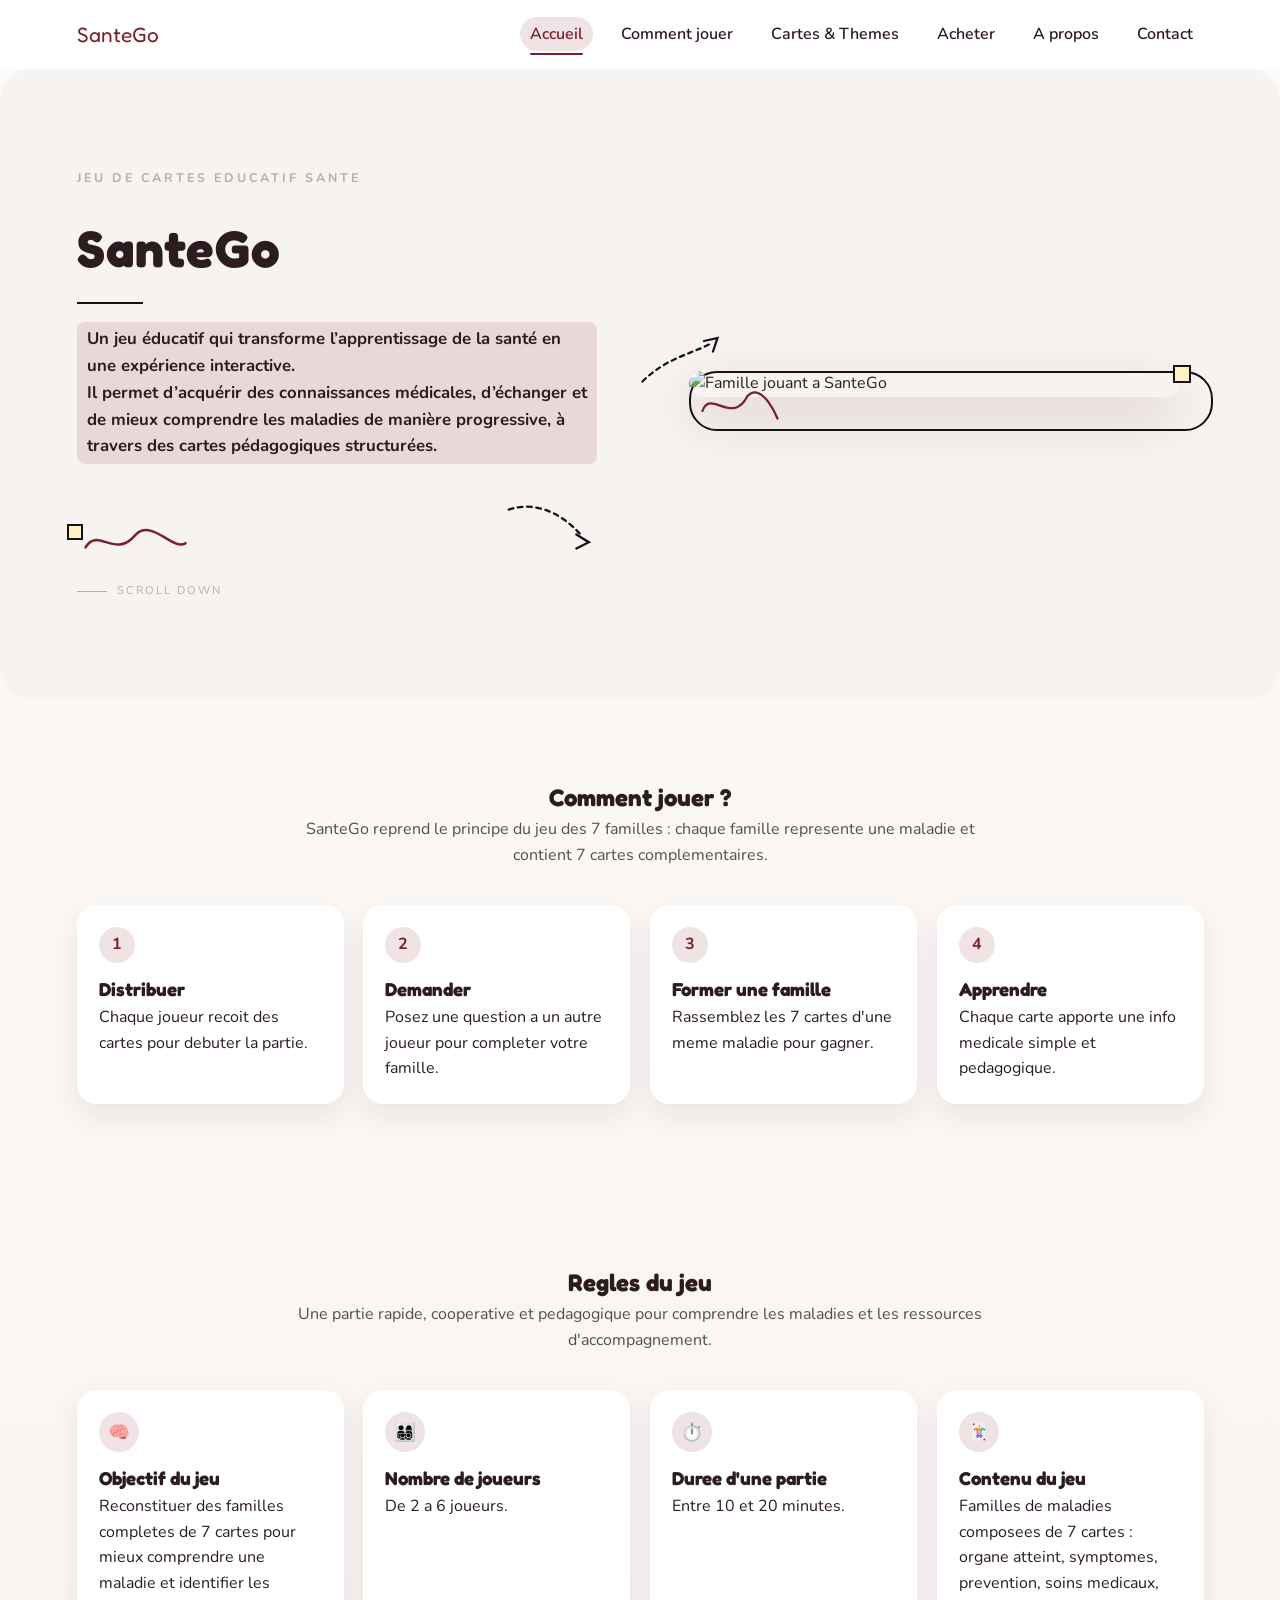
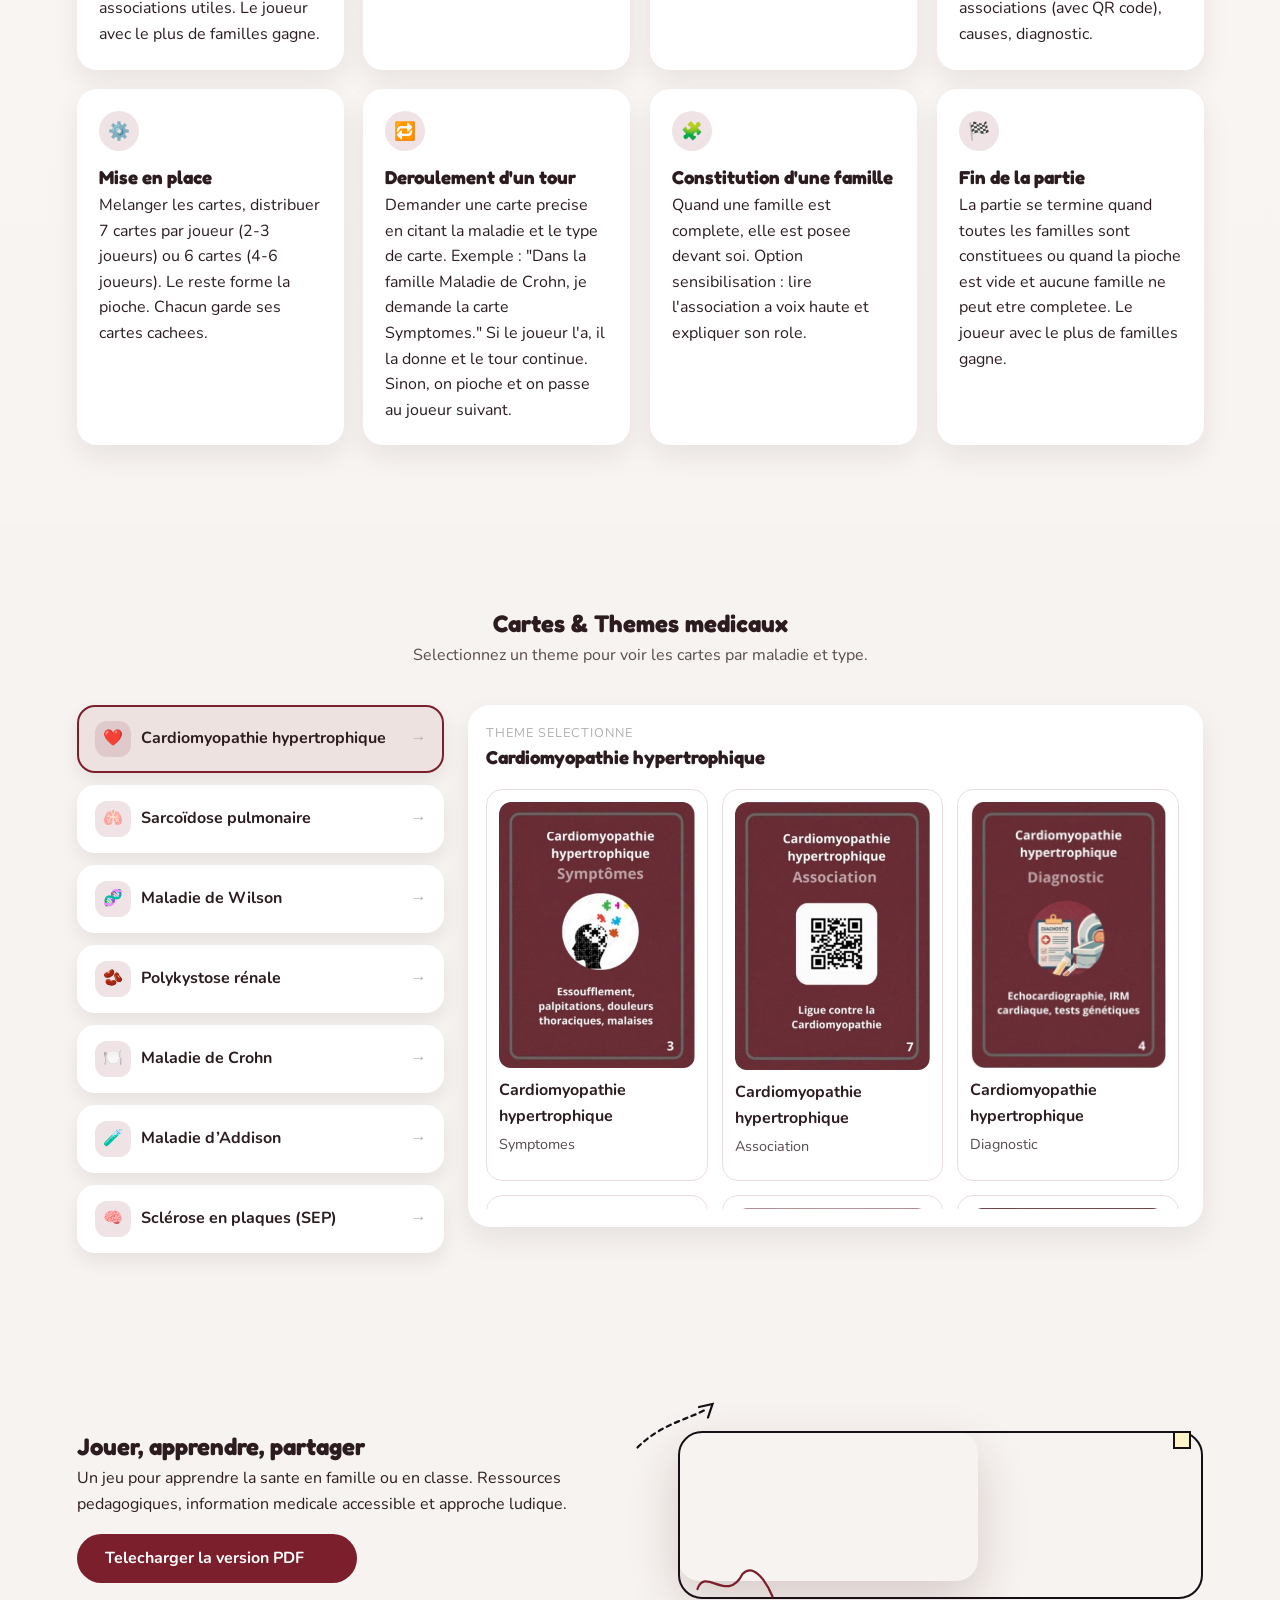
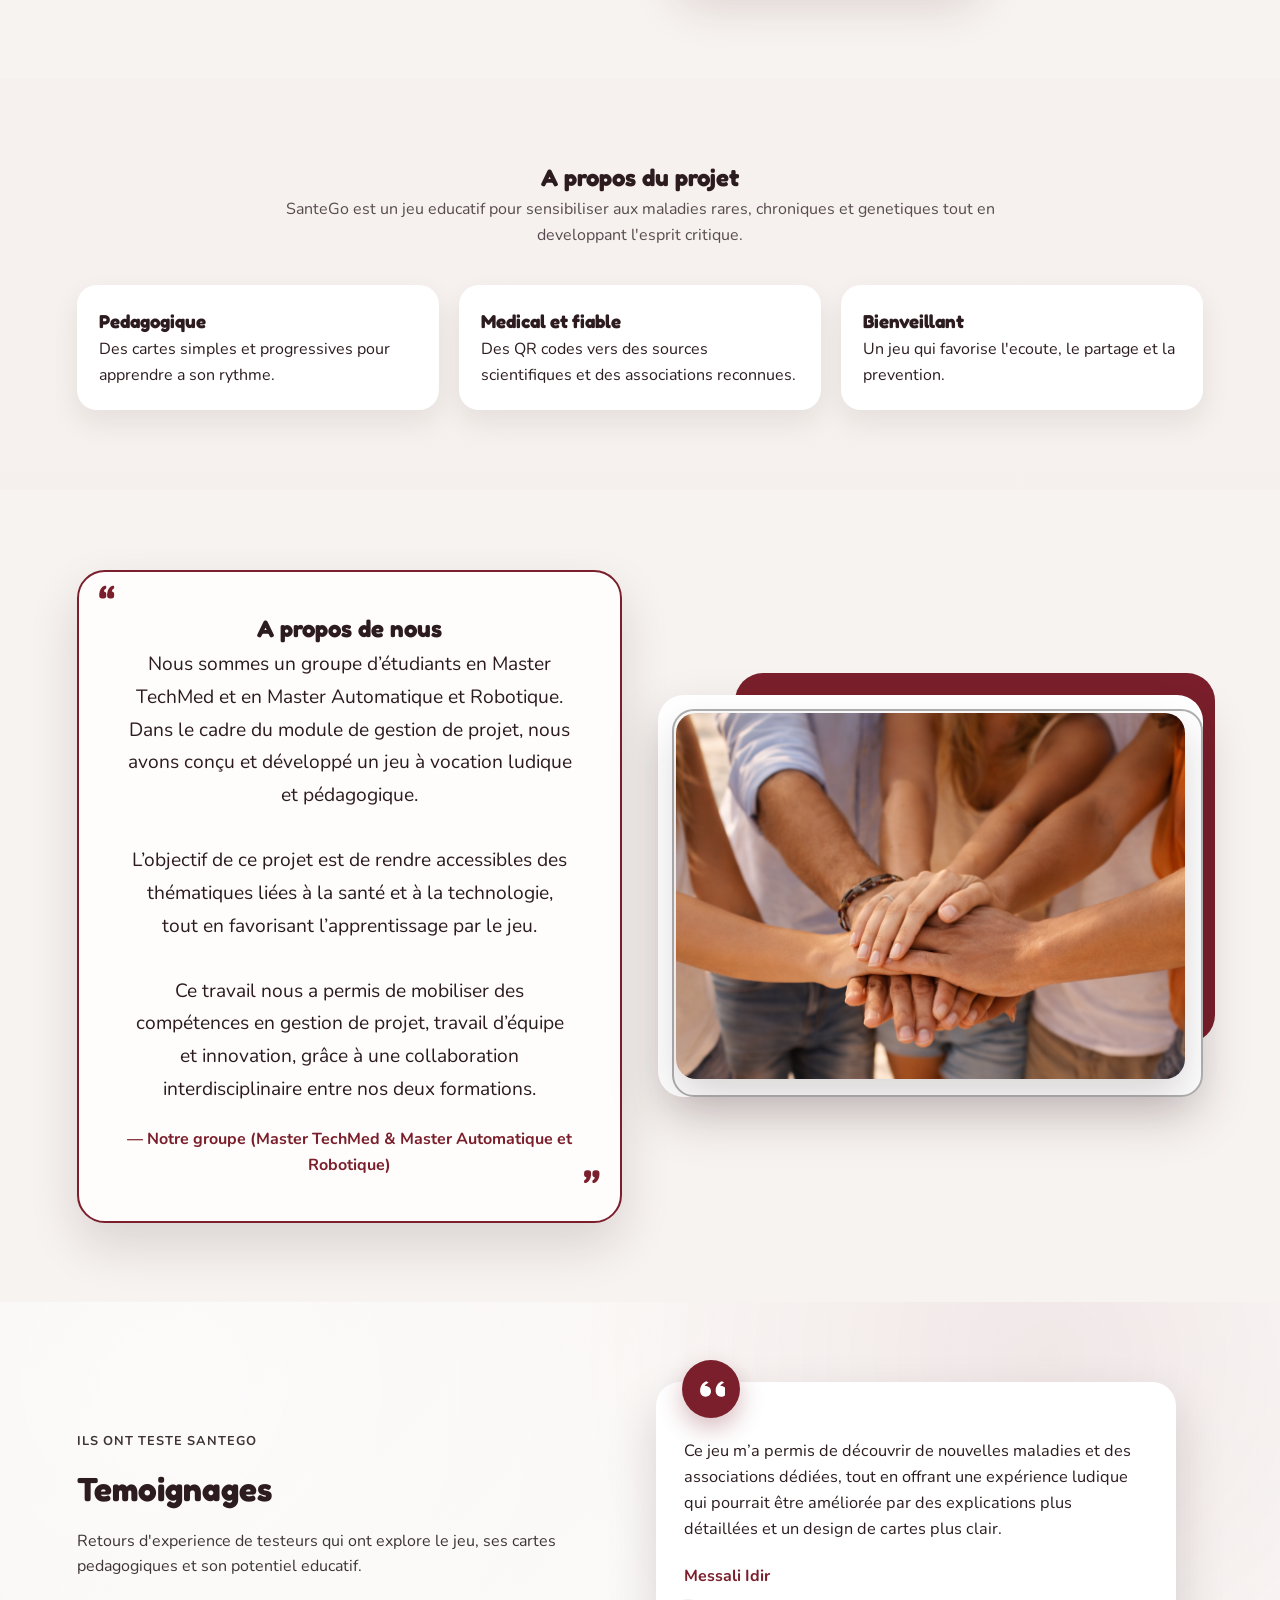
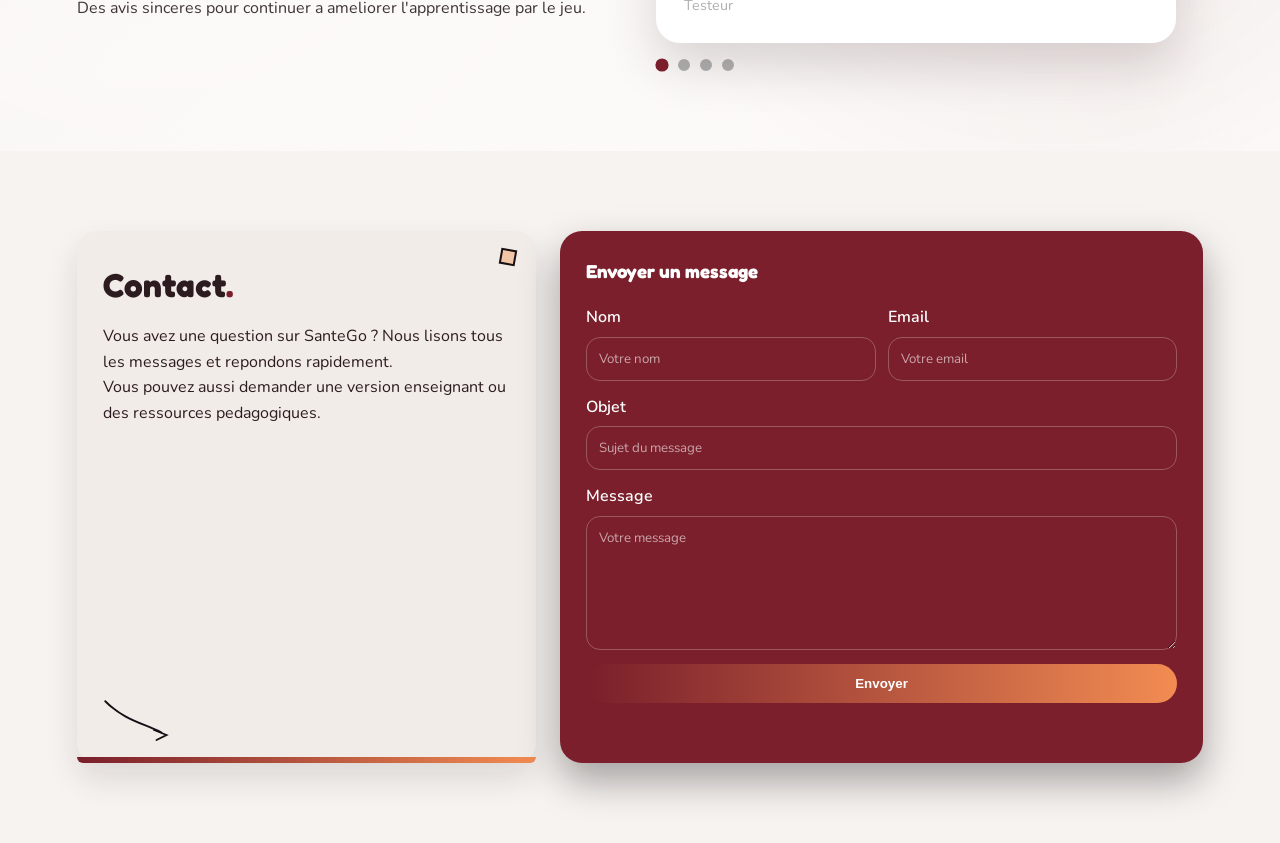
==== docs/index.html @ c5acfb75 "le site" ====
<!-- =========================
index.html
========================= -->
<!DOCTYPE html>
<html lang="fr">
<head>
  <meta charset="UTF-8">
  <title>SanteGo - Jeu de cartes educatif sante</title>
  <meta name="viewport" content="width=device-width, initial-scale=1.0">

  <!-- Fonts -->
  <link rel="preconnect" href="https://fonts.googleapis.com">
  <link rel="preconnect" href="https://fonts.gstatic.com" crossorigin>
  <link href="https://fonts.googleapis.com/css2?family=Fredoka:wght@400;600;700&family=Nunito:wght@400;600;700&display=swap" rel="stylesheet">

  <!-- Main CSS -->
  <link rel="stylesheet" href="style.css">
</head>
<body>

<!-- =========================
NAVBAR
========================= -->
<nav class="navbar" id="navbar">
  <div class="logo">SanteGo</div>
  <button class="burger" id="burger" aria-label="Ouvrir le menu">Menu</button>
  <ul class="nav-links" id="navLinks">
    <li><a href="#home" class="nav-link">Accueil</a></li>
    <li><a href="#how" class="nav-link">Comment jouer</a></li>
    <li><a href="#cards" class="nav-link">Cartes & Themes</a></li>
    <li><a href="#play" class="nav-link">Acheter</a></li>
    <li><a href="#about" class="nav-link">A propos</a></li>
    <li><a href="#contact" class="nav-link">Contact</a></li>
  </ul>
</nav>

<main>
<!-- =========================
ACCUEIL / HERO
========================= -->
<section id="home" class="section hero reveal">
  <div class="hero-text reveal slide-in">
    <p class="eyebrow">JEU DE CARTES EDUCATIF SANTE</p>
    <h1>SanteGo</h1>
    <span class="title-underline" aria-hidden="true"></span>
    <p class="lead">
      <span class="highlight">
Un jeu éducatif qui transforme l’apprentissage de la santé en une expérience interactive. <br> 
Il permet d’acquérir des connaissances médicales, d’échanger et de mieux comprendre les maladies de manière progressive, à travers des cartes pédagogiques structurées.
</span> 
    </p>

    <div class="hero-doodles" aria-hidden="true">
      <span class="doodle doodle-arrow-text"></span>
      <span class="doodle doodle-scribble-text"></span>
      <span class="doodle doodle-square-text"></span>
    </div>

    <div class="scroll-down">
      <span class="scroll-line" aria-hidden="true"></span>
      <span class="scroll-label">Scroll down</span>
    </div>
  </div>

  <!-- Bloc image style photo-cadre -->
  <div class="media-frame hero-frame reveal fade-in">
    <img src="/Users/samah/Desktop/teste/assets/WhatsApp Image 2026-01-19 at 14.36.27.jpeg" class="media-photo hero-photo" alt="Famille jouant a SanteGo">
    <span class="doodle doodle-arrow" aria-hidden="true"></span>
    <span class="doodle doodle-scribble" aria-hidden="true"></span>
    <span class="doodle doodle-square" aria-hidden="true"></span>
  </div>
</section>

<!-- =========================
COMMENT JOUER
========================= -->
<section id="how" class="section reveal">
  <div class="section-head reveal fade-up">
    <h2>Comment jouer ?</h2>
    <p>SanteGo reprend le principe du jeu des 7 familles : chaque famille represente une maladie et contient 7 cartes complementaires.</p>
  </div>

  <div class="steps">
    <div class="step-card reveal fade-up">
      <div class="step-number">1</div>
      <h3>Distribuer</h3>
      <p>Chaque joueur recoit des cartes pour debuter la partie.</p>
    </div>
    <div class="step-card reveal fade-up">
      <div class="step-number">2</div>
      <h3>Demander</h3>
      <p>Posez une question a un autre joueur pour completer votre famille.</p>
    </div>
    <div class="step-card reveal fade-up">
      <div class="step-number">3</div>
      <h3>Former une famille</h3>
      <p>Rassemblez les 7 cartes d'une meme maladie pour gagner.</p>
    </div>
    <div class="step-card reveal fade-up">
      <div class="step-number">4</div>
      <h3>Apprendre</h3>
      <p>Chaque carte apporte une info medicale simple et pedagogique.</p>
    </div>
  </div>



</section>

<!-- =========================
REGLES DU JEU
========================= -->
<section id="rules" class="section reveal">
  <div class="section-head reveal fade-up">
    <h2>Regles du jeu</h2>
    <p>Une partie rapide, cooperative et pedagogique pour comprendre les maladies et les ressources d'accompagnement.</p>
  </div>

  <div class="rules-grid">
    <article class="step-card reveal fade-up">
      <div class="rule-icon">🧠</div>
      <h3>Objectif du jeu</h3>
      <p>Reconstituer des familles completes de 7 cartes pour mieux comprendre une maladie et identifier les associations utiles. Le joueur avec le plus de familles gagne.</p>
    </article>
    <article class="step-card reveal fade-up">
      <div class="rule-icon">👨‍👩‍👧‍👦</div>
      <h3>Nombre de joueurs</h3>
      <p>De 2 a 6 joueurs.</p>
    </article>
    <article class="step-card reveal fade-up">
      <div class="rule-icon">⏱️</div>
      <h3>Duree d'une partie</h3>
      <p>Entre 10 et 20 minutes.</p>
    </article>
    <article class="step-card reveal fade-up">
      <div class="rule-icon">🃏</div>
      <h3>Contenu du jeu</h3>
      <p>Familles de maladies composees de 7 cartes : organe atteint, symptomes, prevention, soins medicaux, associations (avec QR code), causes, diagnostic.</p>
    </article>
  </div>

  <div class="rules-grid">
    <article class="step-card reveal fade-up">
      <div class="rule-icon">⚙️</div>
      <h3>Mise en place</h3>
      <p>Melanger les cartes, distribuer 7 cartes par joueur (2-3 joueurs) ou 6 cartes (4-6 joueurs). Le reste forme la pioche. Chacun garde ses cartes cachees.</p>
    </article>
    <article class="step-card reveal fade-up">
      <div class="rule-icon">🔁</div>
      <h3>Deroulement d'un tour</h3>
      <p>Demander une carte precise en citant la maladie et le type de carte. Exemple : "Dans la famille Maladie de Crohn, je demande la carte Symptomes." Si le joueur l'a, il la donne et le tour continue. Sinon, on pioche et on passe au joueur suivant.</p>
    </article>
    <article class="step-card reveal fade-up">
      <div class="rule-icon">🧩</div>
      <h3>Constitution d'une famille</h3>
      <p>Quand une famille est complete, elle est posee devant soi. Option sensibilisation : lire l'association a voix haute et expliquer son role.</p>
    </article>
    <article class="step-card reveal fade-up">
      <div class="rule-icon">🏁</div>
      <h3>Fin de la partie</h3>
      <p>La partie se termine quand toutes les familles sont constituees ou quand la pioche est vide et aucune famille ne peut etre completee. Le joueur avec le plus de familles gagne.</p>
    </article>
  </div>
</section>

<!-- =========================
CARTES & THEMES
========================= -->
<section id="cards" class="section beige reveal">
  <div class="section-head reveal fade-up">
    <h2>Cartes & Themes medicaux</h2>
    <p>Selectionnez un theme pour voir les cartes par maladie et type.</p>
  </div>

  <div class="themes-layout">
    <!-- Colonne gauche : liste des themes -->
    <div class="themes-list reveal fade-up" id="themesList">
      <!-- Items generes en JS -->
    </div>

    <!-- Colonne droite : panneau de cartes -->
    <div class="theme-panel reveal fade-up">
      <div class="panel-head">
        <div>
          <p class="panel-label">Theme selectionne</p>
          <h3 id="panelTitle">Neurologie</h3>
        </div>
        <a id="panelDownloadAll" href="assets/cartes/neurologie/SanteGo_neurologie.zip" download class="btn btn-ghost">Telecharger toutes les cartes du theme</a>
      </div>

      <div class="panel-scroll" id="panelCards">
        <!-- Cartes generees en JS -->
      </div>
    </div>
  </div>
</section>

<!-- =========================
VIDEO / CTA
========================= -->
<section id="play" class="section beige reveal">
  <div class="play-grid">
    <div class="play-text reveal fade-up">
      <h2>Jouer, apprendre, partager</h2>
      <p>Un jeu pour apprendre la sante en famille ou en classe. Ressources pedagogiques, information medicale accessible et approche ludique.</p>
      <div class="cta-column">
        <a class="btn pulse" href="/Users/samah/Desktop/teste/assets/cartes santé go.pdf" download>Telecharger la version PDF</a>
       
      </div>
    
    </div>

    <!-- Bloc video style photo-cadre -->
    <div class="media-frame video-frame reveal fade-in">
      <video class="media-photo" autoplay loop muted playsinline>
        <source src="/Users/samah/Desktop/teste/assets/video (1).mp4" type="video/mp4">
      </video>
      <span class="doodle doodle-arrow" aria-hidden="true"></span>
      <span class="doodle doodle-scribble" aria-hidden="true"></span>
      <span class="doodle doodle-square" aria-hidden="true"></span>
    </div>
  </div>
</section>

<!-- =========================
A PROPOS
========================= -->
<section id="about" class="section reveal">
  <div class="section-head reveal fade-up">
    <h2>A propos du projet</h2>
    <p>SanteGo est un jeu educatif pour sensibiliser aux maladies rares, chroniques et genetiques tout en developpant l'esprit critique.</p>
  </div>
  <div class="values">
    <div class="value-card reveal fade-up">
      <h3>Pedagogique</h3>
      <p>Des cartes simples et progressives pour apprendre a son rythme.</p>
    </div>
    <div class="value-card reveal fade-up">
      <h3>Medical et fiable</h3>
      <p>Des QR codes vers des sources scientifiques et des associations reconnues.</p>
    </div>
    <div class="value-card reveal fade-up">
      <h3>Bienveillant</h3>
      <p>Un jeu qui favorise l'ecoute, le partage et la prevention.</p>
    </div>
  </div>

  
</section>

<!-- =========================
NOTRE GROUPE
========================= -->
<section id="groupe" class="section beige reveal">
  <div class="groupe-grid">
    <div class="groupe-quote-wrap reveal fade-up">
      <div class="groupe-quote-card">
        <span class="groupe-quote-mark mark-open" aria-hidden="true">“</span>
        <h2>A propos de nous</h2>
        <p class="groupe-quote-text">
          Nous sommes un groupe d’étudiants en Master TechMed et en Master Automatique et Robotique.<br>
          Dans le cadre du module de gestion de projet, nous avons conçu et développé un jeu à vocation ludique et pédagogique.
          <br><br>
          L’objectif de ce projet est de rendre accessibles des thématiques liées à la santé et à la technologie, tout en favorisant l’apprentissage par le jeu.
          <br><br>
          Ce travail nous a permis de mobiliser des compétences en gestion de projet, travail d’équipe et innovation, grâce à une collaboration interdisciplinaire entre nos deux formations.
        </p>
        <span class="groupe-quote-mark mark-close" aria-hidden="true">”</span>
        <p class="groupe-quote-signature">— Notre groupe (Master TechMed &amp; Master Automatique et Robotique)</p>
      </div>
    </div>

    <div class="groupe-media reveal slide-in">
      <div class="groupe-accent" aria-hidden="true"></div>
      <div class="groupe-frame">
        <img src="assets/notre-groupe.png" alt="Photo du groupe SanteGo" class="groupe-photo">
      </div>
    </div>
  </div>
</section>

<!-- =========================
TEMOIGNAGES
========================= -->
<section id="temoignages" class="section temoignages-section reveal">
  <div class="temoignages-grid">
    <div class="temoignages-text reveal fade-up">
      <p class="eyebrow">Ils ont teste SanteGo</p>
      <h2>Temoignages</h2>
      <p>Retours d'experience de testeurs qui ont explore le jeu, ses cartes pedagogiques et son potentiel educatif.</p>
      <p class="note">Des avis sinceres pour continuer a ameliorer l'apprentissage par le jeu.</p>
    </div>

    <div class="temoignages-card-wrap reveal fade-in">
      <div class="temoignage-card" id="temoignageCard">
        <div class="quote-icon" aria-hidden="true"></div>
        <p class="temoignage-texte" id="temoignageTexte"></p>
        <div class="temoignage-auteur">
          <span class="temoignage-nom" id="temoignageNom"></span>
          <span class="temoignage-role" id="temoignageRole">Testeur</span>
        </div>
      </div>
      <div class="temoignage-dots" id="temoignageDots" role="tablist" aria-label="Temoignages"></div>
    </div>
  </div>
</section>

<!-- =========================
CONTACT
========================= -->
<section id="contact" class="section beige reveal">
  <!-- =========================
  CONTACT (nouveau layout)
  ========================= -->
  <div class="contact-wrap">
    <!-- Carte claire a gauche -->
    <div class="contact-card reveal slide-in">
      <div class="contact-accent-square" aria-hidden="true"></div>
      <span class="contact-doodle-arrow" aria-hidden="true"></span>
      <h2>Contact<span class="dot">.</span></h2>
      <p>Vous avez une question sur SanteGo ? Nous lisons tous les messages et repondons rapidement.</p>
      <p>Vous pouvez aussi demander une version enseignant ou des ressources pedagogiques.</p>
      <div class="contact-bottom-line"></div>
    </div>

    <!-- Formulaire sombre a droite -->
    <div class="contact-form-panel reveal fade-up">
      <h3>Envoyer un message</h3>
      <form class="contact-form contact-form-dark" id="contactForm">
        <div class="form-row">
          <label>
            <span>Nom</span>
            <input type="text" placeholder="Votre nom" required>
          </label>
          <label>
            <span>Email</span>
            <input type="email" placeholder="Votre email" required>
          </label>
        </div>
        <label>
          <span>Objet</span>
          <input type="text" placeholder="Sujet du message" required>
        </label>
        <label>
          <span>Message</span>
          <textarea placeholder="Votre message" rows="6" required></textarea>
        </label>
        <button class="btn contact-submit" type="submit">Envoyer</button>
        <p class="contact-success" id="contactSuccess" role="status" aria-live="polite"></p>
      </form>
    </div>
  </div>
</section>
</main>

<script src="script.js"></script>
</body>
</html>
---- docs/style.css ----
/* =========================
style.css
========================= */
:root {
  --primary: #7A1F2B;
  --bg: #F7F3F0;
  --secondary: #B0B0B0;
  --dark: #2C1C1F;
  --white: #ffffff;
  --ink: #151015;
}

* {
  margin: 0;
  padding: 0;
  box-sizing: border-box;
}

body {
  font-family: "Nunito", sans-serif;
  background: linear-gradient(180deg, #fdf9f7 0%, #f7f3f0 45%, #f3ece8 100%);
  color: var(--dark);
  line-height: 1.6;
}

h1, h2, h3 {
  font-family: "Fredoka", sans-serif;
  font-weight: 700;
}

img, video {
  max-width: 100%;
  display: block;
}

main {
  overflow: hidden;
}

/* =========================
NAVBAR
========================= */
.navbar {
  position: sticky;
  top: 0;
  z-index: 1000;
  display: flex;
  align-items: center;
  justify-content: space-between;
  padding: 18px 6vw;
  background: rgba(255, 255, 255, 0.92);
  backdrop-filter: blur(6px);
  transition: box-shadow 0.3s ease, background 0.3s ease;
}

.navbar.scrolled {
  box-shadow: 0 12px 30px rgba(34, 20, 22, 0.12);
  background: var(--white);
}

.logo {
  font-family: "Fredoka", sans-serif;
  font-size: 1.3rem;
  color: var(--primary);
}

.nav-links {
  display: flex;
  gap: 18px;
  list-style: none;
}

.nav-links a {
  text-decoration: none;
  color: var(--dark);
  font-weight: 600;
  padding: 6px 10px;
  border-radius: 20px;
  transition: color 0.2s ease, background 0.2s ease;
  position: relative;
}

.nav-links a:hover {
  color: var(--primary);
  background: rgba(122, 31, 43, 0.08);
}

.nav-links a::after {
  content: "";
  position: absolute;
  left: 10px;
  right: 10px;
  bottom: -4px;
  height: 2px;
  background: var(--primary);
  border-radius: 999px;
  transform: scaleX(0);
  transform-origin: left;
  transition: transform 0.2s ease;
}

.nav-links a.active {
  color: var(--primary);
  background: rgba(122, 31, 43, 0.12);
}

.nav-links a:hover::after,
.nav-links a.active::after {
  transform: scaleX(1);
}

.burger {
  display: none;
  border: 1px solid var(--primary);
  background: transparent;
  padding: 8px 14px;
  border-radius: 20px;
  font-family: "Fredoka", sans-serif;
  color: var(--primary);
  cursor: pointer;
}

/* =========================
SECTIONS
========================= */
.section {
  padding: 80px 6vw;
}

.section-head {
  max-width: 720px;
  margin: 0 auto 36px;
  text-align: center;
}

.section-head p {
  color: #574b4f;
}

.beige {
  background: var(--bg);
}

.eyebrow {
  font-weight: 700;
  text-transform: uppercase;
  letter-spacing: 1px;
  font-size: 0.8rem;
  color: var(--secondary);
  margin-bottom: 12px;
}

.lead {
  font-size: 1.05rem;
  max-width: 520px;
}

.note {
  margin-top: 16px;
  color: #574b4f;
}

/* =========================
HERO
========================= */
.hero {
  display: grid;
  grid-template-columns: repeat(2, minmax(0, 1fr));
  align-items: center;
  gap: 50px;
  min-height: 70vh;
  background: var(--bg);
  border-radius: 32px;
  padding: 90px 6vw;
}

.hero-text h1 {
  font-size: clamp(2.6rem, 4vw, 3.8rem);
  letter-spacing: 0.5px;
  margin-bottom: 12px;
}

.hero-text {
  position: relative;
  max-width: 520px;
}

.hero-text p {
  margin-bottom: 20px;
}

.hero-text .eyebrow {
  font-size: 0.78rem;
  letter-spacing: 3px;
  text-transform: uppercase;
  color: var(--secondary);
}

.title-underline {
  display: block;
  width: 66px;
  height: 2px;
  background: var(--ink);
  margin-bottom: 18px;
}

.highlight {
  display: inline-block;
  background: rgba(122, 31, 43, 0.12);
  color: var(--dark);
  padding: 4px 10px;
  border-radius: 8px;
  font-weight: 700;
}

.hero-doodles {
  position: relative;
  min-height: 80px;
}

.scroll-down {
  display: inline-flex;
  align-items: center;
  gap: 10px;
  margin-top: 18px;
  color: var(--secondary);
  text-transform: uppercase;
  letter-spacing: 2px;
  font-size: 0.7rem;
}

.scroll-line {
  width: 30px;
  height: 1px;
  background: var(--secondary);
  display: inline-block;
}

/* =========================
MEDIA FRAME (PHOTO CADRE)
========================= */
.media-frame {
  position: relative;
  padding: 18px;
}

.media-frame::before {
  content: "";
  position: absolute;
  inset: 18px 0 0 18px;
  border: 2px solid var(--ink);
  border-radius: 24px;
  z-index: 0;
}

.hero-frame {
  padding: 24px;
}

.hero-frame::before {
  inset: 24px -10px -10px 24px;
  border: 2px solid var(--ink);
  border-radius: 28px;
}

.media-photo {
  position: relative;
  z-index: 2;
  border-radius: 22px;
  box-shadow: 0 20px 50px rgba(73, 30, 36, 0.18);
  transition: transform 0.2s ease, box-shadow 0.2s ease;
}

.media-frame:hover .media-photo {
  transform: translateY(-6px);
  box-shadow: 0 24px 60px rgba(73, 30, 36, 0.24);
}

.doodle {
  position: absolute;
  z-index: 3;
  pointer-events: none;
  opacity: 0;
  transform: translateY(8px);
  transition: opacity 0.6s ease, transform 0.6s ease;
}

.hero-text.reveal--visible .doodle,
.media-frame.reveal--visible .doodle {
  opacity: 1;
  transform: translateY(0);
}

.doodle-arrow {
  width: 90px;
  height: 60px;
  top: -18px;
  left: -30px;
  background-image: url("data:image/svg+xml,%3Csvg xmlns='http://www.w3.org/2000/svg' viewBox='0 0 120 80'%3E%3Cpath d='M10 70 C40 40 70 35 100 20' fill='none' stroke='%23151015' stroke-width='3' stroke-linecap='round' stroke-dasharray='6 6'/%3E%3Cpath d='M92 16 L110 12 L104 30' fill='none' stroke='%23151015' stroke-width='3' stroke-linecap='round'/%3E%3C/svg%3E");
  background-repeat: no-repeat;
  background-size: contain;
}

.doodle-scribble {
  width: 90px;
  height: 60px;
  bottom: -20px;
  left: 30px;
  background-image: url("data:image/svg+xml,%3Csvg xmlns='http://www.w3.org/2000/svg' viewBox='0 0 120 60'%3E%3Cpath d='M10 40 C20 10 50 60 70 20 C90 0 110 50 110 50' fill='none' stroke='%237A1F2B' stroke-width='3' stroke-linecap='round'/%3E%3C/svg%3E");
  background-repeat: no-repeat;
  background-size: contain;
}

.doodle-square {
  width: 18px;
  height: 18px;
  top: 18px;
  right: 12px;
  background: #fef3c7;
  border: 2px solid var(--ink);
  transform: rotate(6deg);
}

.doodle-arrow-text {
  width: 110px;
  height: 70px;
  top: 10px;
  right: -10px;
  background-image: url("data:image/svg+xml,%3Csvg xmlns='http://www.w3.org/2000/svg' viewBox='0 0 140 90'%3E%3Cpath d='M15 20 C45 10 80 20 110 55' fill='none' stroke='%23151015' stroke-width='3' stroke-linecap='round' stroke-dasharray='6 6'/%3E%3Cpath d='M102 52 L118 62 L102 70' fill='none' stroke='%23151015' stroke-width='3' stroke-linecap='round'/%3E%3C/svg%3E");
  background-repeat: no-repeat;
  background-size: contain;
}

.doodle-scribble-text {
  width: 120px;
  height: 50px;
  bottom: 0;
  left: 0;
  background-image: url("data:image/svg+xml,%3Csvg xmlns='http://www.w3.org/2000/svg' viewBox='0 0 140 60'%3E%3Cpath d='M10 40 C25 15 45 55 70 25 C90 5 115 45 130 35' fill='none' stroke='%237A1F2B' stroke-width='3' stroke-linecap='round'/%3E%3C/svg%3E");
  background-repeat: no-repeat;
  background-size: contain;
}

.doodle-square-text {
  width: 16px;
  height: 16px;
  top: 40px;
  left: -10px;
  background: #fef3c7;
  border: 2px solid var(--ink);
  transform: rotate(-8deg);
}

/* =========================
BUTTONS
========================= */
.btn {
  background: var(--primary);
  color: var(--white);
  padding: 12px 28px;
  border-radius: 30px;
  border: none;
  font-weight: 700;
  cursor: pointer;
  display: inline-block;
  text-decoration: none;
  transition: transform 0.2s ease, box-shadow 0.2s ease;
}

.btn:hover {
  transform: translateY(-2px) scale(1.02);
  box-shadow: 0 10px 20px rgba(122, 31, 43, 0.2);
}

.btn:active {
  transform: translateY(0) scale(0.99);
}

.btn:focus-visible {
  outline: 2px solid rgba(122, 31, 43, 0.5);
  outline-offset: 3px;
}

.btn-ghost {
  background: transparent;
  color: var(--primary);
  border: 2px solid var(--primary);
}

.cta-row {
  display: flex;
  gap: 16px;
  flex-wrap: wrap;
}

.cta-column {
  display: grid;
  gap: 12px;
  max-width: 280px;
  margin-top: 16px;
}

/* =========================
CARDS / LISTS
========================= */
.steps,
.themes,
.values {
  display: grid;
  grid-template-columns: repeat(auto-fit, minmax(220px, 1fr));
  gap: 20px;
}

.step-card,
.theme-card,
.value-card {
  background: var(--white);
  padding: 22px;
  border-radius: 20px;
  box-shadow: 0 12px 28px rgba(35, 21, 24, 0.08);
  transition: transform 0.2s ease, box-shadow 0.2s ease;
}

.step-card:hover,
.theme-card:hover,
.value-card:hover {
  transform: translateY(-4px);
  box-shadow: 0 18px 34px rgba(35, 21, 24, 0.14);
}

.step-number {
  width: 36px;
  height: 36px;
  border-radius: 50%;
  background: rgba(122, 31, 43, 0.12);
  color: var(--primary);
  font-weight: 700;
  display: grid;
  place-items: center;
  margin-bottom: 12px;
}

.theme-icon {
  width: 60px;
  height: 60px;
  border-radius: 16px;
  background: rgba(176, 176, 176, 0.2);
  display: grid;
  place-items: center;
  font-weight: 700;
  color: var(--primary);
  margin-bottom: 12px;
}

.card-illustrations {
  margin-top: 30px;
  display: grid;
  grid-template-columns: repeat(auto-fit, minmax(160px, 1fr));
  gap: 12px;
}

.mini-card {
  background: #fff6f2;
  border: 1px dashed rgba(122, 31, 43, 0.35);
  padding: 12px 14px;
  border-radius: 16px;
  font-weight: 700;
  text-align: center;
}

.rules-grid {
  display: grid;
  grid-template-columns: repeat(auto-fit, minmax(240px, 1fr));
  gap: 20px;
  margin-top: 20px;
}

.rule-icon {
  width: 40px;
  height: 40px;
  border-radius: 50%;
  background: rgba(122, 31, 43, 0.12);
  color: var(--primary);
  font-size: 1.1rem;
  display: grid;
  place-items: center;
  margin-bottom: 12px;
}

/* =========================
THEMES LAYOUT (2 COLONNES)
========================= */
.themes-layout {
  display: grid;
  grid-template-columns: minmax(220px, 1fr) minmax(0, 2fr);
  gap: 24px;
  align-items: start;
}

.themes-list {
  display: grid;
  gap: 12px;
}

.theme-item {
  display: flex;
  align-items: center;
  justify-content: space-between;
  gap: 12px;
  background: var(--white);
  border: 2px solid transparent;
  border-radius: 18px;
  padding: 14px 16px;
  box-shadow: 0 8px 18px rgba(35, 21, 24, 0.08);
  cursor: pointer;
  transition: transform 0.2s ease, border 0.2s ease, box-shadow 0.2s ease;
}

.theme-item:hover {
  transform: translateY(-4px);
  border-color: rgba(122, 31, 43, 0.35);
  box-shadow: 0 12px 24px rgba(35, 21, 24, 0.14);
}

.theme-item.active {
  background: rgba(122, 31, 43, 0.08);
  border-color: var(--primary);
}

.theme-item .left {
  display: flex;
  align-items: center;
  gap: 10px;
  font-weight: 700;
}

.theme-item .icon {
  width: 36px;
  height: 36px;
  border-radius: 12px;
  background: rgba(122, 31, 43, 0.12);
  color: var(--primary);
  display: grid;
  place-items: center;
  font-weight: 700;
}

.theme-item .arrow {
  font-weight: 700;
  color: var(--secondary);
}

.theme-panel {
  background: var(--white);
  border-radius: 22px;
  padding: 18px;
  box-shadow: 0 12px 28px rgba(35, 21, 24, 0.08);
}

.panel-head {
  display: flex;
  align-items: center;
  justify-content: space-between;
  gap: 12px;
  margin-bottom: 16px;
}

.panel-label {
  font-size: 0.8rem;
  text-transform: uppercase;
  letter-spacing: 1px;
  color: var(--secondary);
}

.panel-scroll {
  max-height: 420px;
  overflow-y: auto;
  padding-right: 6px;
  display: grid;
  grid-template-columns: repeat(auto-fit, minmax(180px, 1fr));
  gap: 14px;
}

.card-preview {
  border: 1px solid rgba(122, 31, 43, 0.15);
  border-radius: 16px;
  padding: 12px;
  transition: transform 0.2s ease, box-shadow 0.2s ease;
}

.card-preview:hover {
  transform: translateY(-4px);
  box-shadow: 0 10px 22px rgba(35, 21, 24, 0.12);
}

.card-preview img {
  width: 100%;
  border-radius: 12px;
  margin-bottom: 10px;
}

.card-preview h4 {
  font-size: 1rem;
  margin-bottom: 4px;
}

.card-preview p {
  font-size: 0.9rem;
  color: #574b4f;
  margin-bottom: 10px;
}

.panel-fade {
  animation: fadeUp 0.4s ease;
}

/* =========================
PLAY SECTION
========================= */
.play-grid {
  display: grid;
  grid-template-columns: repeat(2, minmax(0, 1fr));
  gap: 40px;
  align-items: center;
}

/* =========================
QR ROW
========================= */
.qr-row {
  margin-top: 30px;
  display: grid;
  grid-template-columns: repeat(auto-fit, minmax(160px, 1fr));
  gap: 16px;
}

.qr-card {
  border: 2px dashed rgba(21, 16, 21, 0.2);
  border-radius: 16px;
  padding: 18px;
  text-align: center;
  font-weight: 700;
  color: #574b4f;
}

/* =========================
NOTRE GROUPE
========================= */
.groupe-grid {
  display: grid;
  grid-template-columns: repeat(2, minmax(0, 1fr));
  gap: 36px;
  align-items: center;
}

.groupe-quote-wrap {
  display: grid;
  place-items: center;
}

.groupe-quote-card {
  position: relative;
  background: #fffdfb;
  border: 2px solid #7A1F2B;
  border-radius: 28px;
  padding: 38px clamp(26px, 4vw, 48px) 42px;
  max-width: 920px;
  text-align: center;
  box-shadow: 0 22px 50px rgba(42, 20, 26, 0.14);
}

.groupe-quote-text {
  font-size: clamp(1rem, 1.8vw, 1.2rem);
  color: #2c1c1f;
  line-height: 1.7;
}

.groupe-quote-mark {
  position: absolute;
  font-family: "Fredoka", sans-serif;
  font-size: clamp(2.8rem, 6vw, 4.2rem);
  color: #7A1F2B;
}

.mark-open {
  top: -18px;
  left: 18px;
}

.mark-close {
  bottom: -26px;
  right: 18px;
}

.groupe-quote-signature {
  margin-top: 22px;
  font-weight: 700;
  color: #7A1F2B;
}

.groupe-media {
  position: relative;
  display: grid;
  place-items: center;
}

.groupe-accent {
  position: absolute;
  top: -22px;
  right: -12px;
  width: 88%;
  height: 92%;
  background: #7A1F2B;
  border-radius: 28px;
  z-index: 0;
}

.groupe-frame {
  position: relative;
  padding: 18px;
  border-radius: 26px;
  background: var(--white);
  box-shadow: 0 22px 50px rgba(42, 20, 26, 0.18);
  z-index: 1;
}

.groupe-frame::before {
  content: "";
  position: absolute;
  inset: 14px 0 0 14px;
  border: 2px solid #B0B0B0;
  border-radius: 22px;
  z-index: 0;
}

.groupe-photo {
  position: relative;
  z-index: 1;
  border-radius: 20px;
  box-shadow: 0 18px 40px rgba(42, 20, 26, 0.18);
  transition: transform 0.2s ease, box-shadow 0.2s ease;
}

.groupe-frame:hover .groupe-photo {
  transform: translateY(-6px);
  box-shadow: 0 22px 48px rgba(42, 20, 26, 0.22);
}

/* =========================
TEMOIGNAGES
========================= */
.temoignages-section {
  position: relative;
  background: linear-gradient(135deg, #F7F3F0 0%, #ffffff 100%);
  overflow: hidden;
}

.temoignages-section::before {
  content: "";
  position: absolute;
  inset: 0;
  background:
    radial-gradient(circle at 12% 18%, rgba(255, 255, 255, 0.65), transparent 48%),
    radial-gradient(circle at 82% 12%, rgba(122, 31, 43, 0.08), transparent 42%),
    radial-gradient(circle at 88% 82%, rgba(247, 243, 240, 0.7), transparent 45%);
  pointer-events: none;
}

.temoignages-grid {
  position: relative;
  display: grid;
  grid-template-columns: repeat(2, minmax(0, 1fr));
  gap: 32px;
  align-items: center;
}

.temoignages-text h2 {
  font-size: clamp(2rem, 2.6vw, 2.6rem);
  margin-bottom: 12px;
}

.temoignages-text p {
  color: #3e3437;
}

.temoignages-card-wrap {
  display: grid;
  gap: 16px;
  justify-items: start;
}

.temoignage-card {
  position: relative;
  background: var(--white);
  border-radius: 24px;
  padding: 30px 28px 26px;
  box-shadow: 0 22px 50px rgba(42, 20, 26, 0.16);
  min-height: 260px;
  width: min(520px, 100%);
  transition: transform 0.2s ease, box-shadow 0.2s ease;
}

.temoignage-card.animate {
  animation: temoignageFadeSlide 0.55s ease;
}

.temoignage-card:hover {
  transform: translateY(-4px);
  box-shadow: 0 26px 58px rgba(42, 20, 26, 0.2);
}

.quote-icon {
  width: 58px;
  height: 58px;
  border-radius: 50%;
  background: var(--primary);
  position: absolute;
  top: -22px;
  left: 26px;
  display: grid;
  place-items: center;
  box-shadow: 0 10px 24px rgba(122, 31, 43, 0.3);
}

.quote-icon::before {
  content: "";
  width: 28px;
  height: 22px;
  background-image: url("data:image/svg+xml,%3Csvg xmlns='http://www.w3.org/2000/svg' viewBox='0 0 36 28'%3E%3Cpath d='M12 4c-4 1-8 6-8 12 0 5 3 8 7 8 4 0 7-3 7-7 0-4-3-7-7-7h-1c1-2 3-3 5-4l-3-2zm20 0c-4 1-8 6-8 12 0 5 3 8 7 8 4 0 7-3 7-7 0-4-3-7-7-7h-1c1-2 3-3 5-4l-3-2z' fill='%23ffffff'/%3E%3C/svg%3E");
  background-repeat: no-repeat;
  background-size: contain;
}

.temoignage-texte {
  margin-top: 26px;
  font-size: 1.02rem;
  color: #2c1c1f;
}

.temoignage-auteur {
  margin-top: 22px;
  display: grid;
  gap: 4px;
}

.temoignage-nom {
  font-weight: 700;
  color: var(--primary);
}

.temoignage-role {
  font-size: 0.9rem;
  color: var(--secondary);
}

.temoignage-dots {
  display: flex;
  gap: 10px;
}

.temoignage-dot {
  width: 12px;
  height: 12px;
  border-radius: 50%;
  border: 2px solid #B0B0B0;
  background: #B0B0B0;
  cursor: pointer;
  transition: transform 0.2s ease, background 0.2s ease, border 0.2s ease;
}

.temoignage-dot.active {
  background: #7A1F2B;
  border-color: #7A1F2B;
  transform: scale(1.1);
}

@keyframes temoignageFadeSlide {
  from { opacity: 0; transform: translateX(12px); }
  to { opacity: 1; transform: translateX(0); }
}

/* =========================
CONTACT LAYOUT
========================= */
.contact-wrap {
  display: grid;
  grid-template-columns: minmax(240px, 1fr) minmax(0, 1.4fr);
  gap: 24px;
  align-items: stretch;
}

.contact-card {
  position: relative;
  background: #f2ece8;
  border-radius: 20px;
  padding: 28px 26px 40px;
  box-shadow: 0 16px 32px rgba(35, 21, 24, 0.12);
  transition: transform 0.2s ease, box-shadow 0.2s ease;
}

.contact-card:hover {
  transform: translateY(-6px);
  box-shadow: 0 20px 40px rgba(35, 21, 24, 0.16);
}

.contact-card h2 {
  font-size: clamp(2rem, 2.6vw, 2.6rem);
  margin-bottom: 12px;
}

.contact-card .dot {
  color: var(--primary);
}

.contact-accent-square {
  position: absolute;
  top: 18px;
  right: 20px;
  width: 16px;
  height: 16px;
  background: #f1c5a5;
  border: 2px solid var(--ink);
  transform: rotate(10deg);
}

.contact-doodle-arrow {
  position: absolute;
  bottom: 18px;
  left: 22px;
  width: 80px;
  height: 50px;
  background-image: url("data:image/svg+xml,%3Csvg xmlns='http://www.w3.org/2000/svg' viewBox='0 0 120 80'%3E%3Cpath d='M10 10 C40 40 70 45 100 60' fill='none' stroke='%23151015' stroke-width='3' stroke-linecap='round'/%3E%3Cpath d='M88 56 L108 64 L92 72' fill='none' stroke='%23151015' stroke-width='3' stroke-linecap='round'/%3E%3C/svg%3E");
  background-repeat: no-repeat;
  background-size: contain;
}

.contact-bottom-line {
  position: absolute;
  left: 0;
  right: 0;
  bottom: 0;
  height: 6px;
  background: linear-gradient(90deg, var(--primary), #f28c52);
  border-bottom-left-radius: 20px;
  border-bottom-right-radius: 20px;
}

.contact-form-panel {
  background: #7A1F2B;
  color: var(--white);
  border-radius: 22px;
  padding: 26px;
  box-shadow: 0 18px 38px rgba(10, 7, 8, 0.35);
}

.contact-form-panel h3 {
  margin-bottom: 18px;
}

/* =========================
FORM
========================= */
.contact-form {
  max-width: 640px;
  margin: 0 auto;
  display: grid;
  gap: 16px;
  text-align: left;
}

.contact-form-dark {
  max-width: none;
  margin: 0;
  gap: 14px;
}

.form-row {
  display: grid;
  grid-template-columns: repeat(2, minmax(0, 1fr));
  gap: 12px;
}

.contact-form label {
  display: grid;
  gap: 6px;
  font-weight: 600;
}

.contact-form input,
.contact-form textarea {
  border: 1px solid rgba(122, 31, 43, 0.2);
  border-radius: 14px;
  padding: 12px;
  font-family: "Nunito", sans-serif;
}

.contact-form-dark input,
.contact-form-dark textarea {
  background: transparent;
  color: var(--white);
  border: 1px solid rgba(255, 255, 255, 0.25);
}

.contact-form-dark input::placeholder,
.contact-form-dark textarea::placeholder {
  color: rgba(255, 255, 255, 0.6);
}

.contact-form input:focus,
.contact-form textarea:focus {
  outline: 2px solid rgba(122, 31, 43, 0.3);
  border-color: rgba(122, 31, 43, 0.6);
}

.contact-form-dark input:focus,
.contact-form-dark textarea:focus {
  outline: 2px solid rgba(255, 255, 255, 0.35);
  border-color: rgba(255, 255, 255, 0.6);
}

.contact-submit {
  background: linear-gradient(90deg, var(--primary), #f28c52);
}

.contact-success {
  min-height: 20px;
  color: #f2c6a8;
  font-weight: 700;
}
/* =========================
ANIMATIONS
========================= */
.reveal {
  opacity: 0;
  transform: translateY(14px);
  transition: opacity 0.7s ease, transform 0.7s ease;
  will-change: opacity, transform;
}

.reveal--visible,
.reveal.in-view {
  opacity: 1;
  transform: translateY(0);
}

.reveal.fade-in {
  transform: translateY(10px);
}

.reveal.slide-in {
  transform: translateX(-14px);
}

.reveal.fade-up {
  transform: translateY(16px);
}

.reveal--visible.fade-in,
.reveal--visible.slide-in,
.reveal--visible.fade-up {
  opacity: 1;
  transform: translate(0);
}

@keyframes fadeUp {
  from { opacity: 0; transform: translateY(16px); }
  to { opacity: 1; transform: translateY(0); }
}

.pulse {
  animation: pulse 1.6s ease-in-out infinite;
}

@keyframes pulse {
  0% { transform: scale(1); }
  50% { transform: scale(1.05); }
  100% { transform: scale(1); }
}

@media (prefers-reduced-motion: reduce) {
  * {
    animation-duration: 0.01ms !important;
    animation-iteration-count: 1 !important;
    transition-duration: 0.01ms !important;
    scroll-behavior: auto !important;
  }

  .reveal,
  .reveal--visible {
    opacity: 1 !important;
    transform: none !important;
  }
}

/* =========================
RESPONSIVE
========================= */
@media (max-width: 900px) {
  .hero,
  .play-grid {
    grid-template-columns: 1fr;
  }

  .hero {
    padding: 70px 8vw;
  }

  .hero-doodles {
    min-height: 60px;
  }

  .contact-wrap {
    grid-template-columns: 1fr;
  }

  .form-row {
    grid-template-columns: 1fr;
  }

  .themes-layout {
    grid-template-columns: 1fr;
  }

  .groupe-grid {
    grid-template-columns: 1fr;
  }

  .groupe-accent {
    width: 92%;
    height: 88%;
    right: 0;
  }

  .temoignages-grid {
    grid-template-columns: 1fr;
  }

  .temoignages-card-wrap {
    justify-items: stretch;
  }

  .panel-head {
    flex-direction: column;
    align-items: flex-start;
  }

  .panel-scroll {
    max-height: 360px;
  }

  .nav-links {
    position: absolute;
    right: 6vw;
    top: 64px;
    background: var(--white);
    flex-direction: column;
    padding: 16px;
    border-radius: 16px;
    box-shadow: 0 16px 32px rgba(35, 21, 24, 0.12);
    opacity: 0;
    pointer-events: none;
    transform: translateY(-10px);
    transition: opacity 0.2s ease, transform 0.2s ease;
  }

  .nav-links.show {
    opacity: 1;
    pointer-events: auto;
    transform: translateY(0);
  }

  .burger {
    display: inline-flex;
  }
}

@media (max-width: 600px) {
  .section {
    padding: 60px 5vw;
  }

  .cta-row {
    flex-direction: column;
    align-items: flex-start;
  }
}
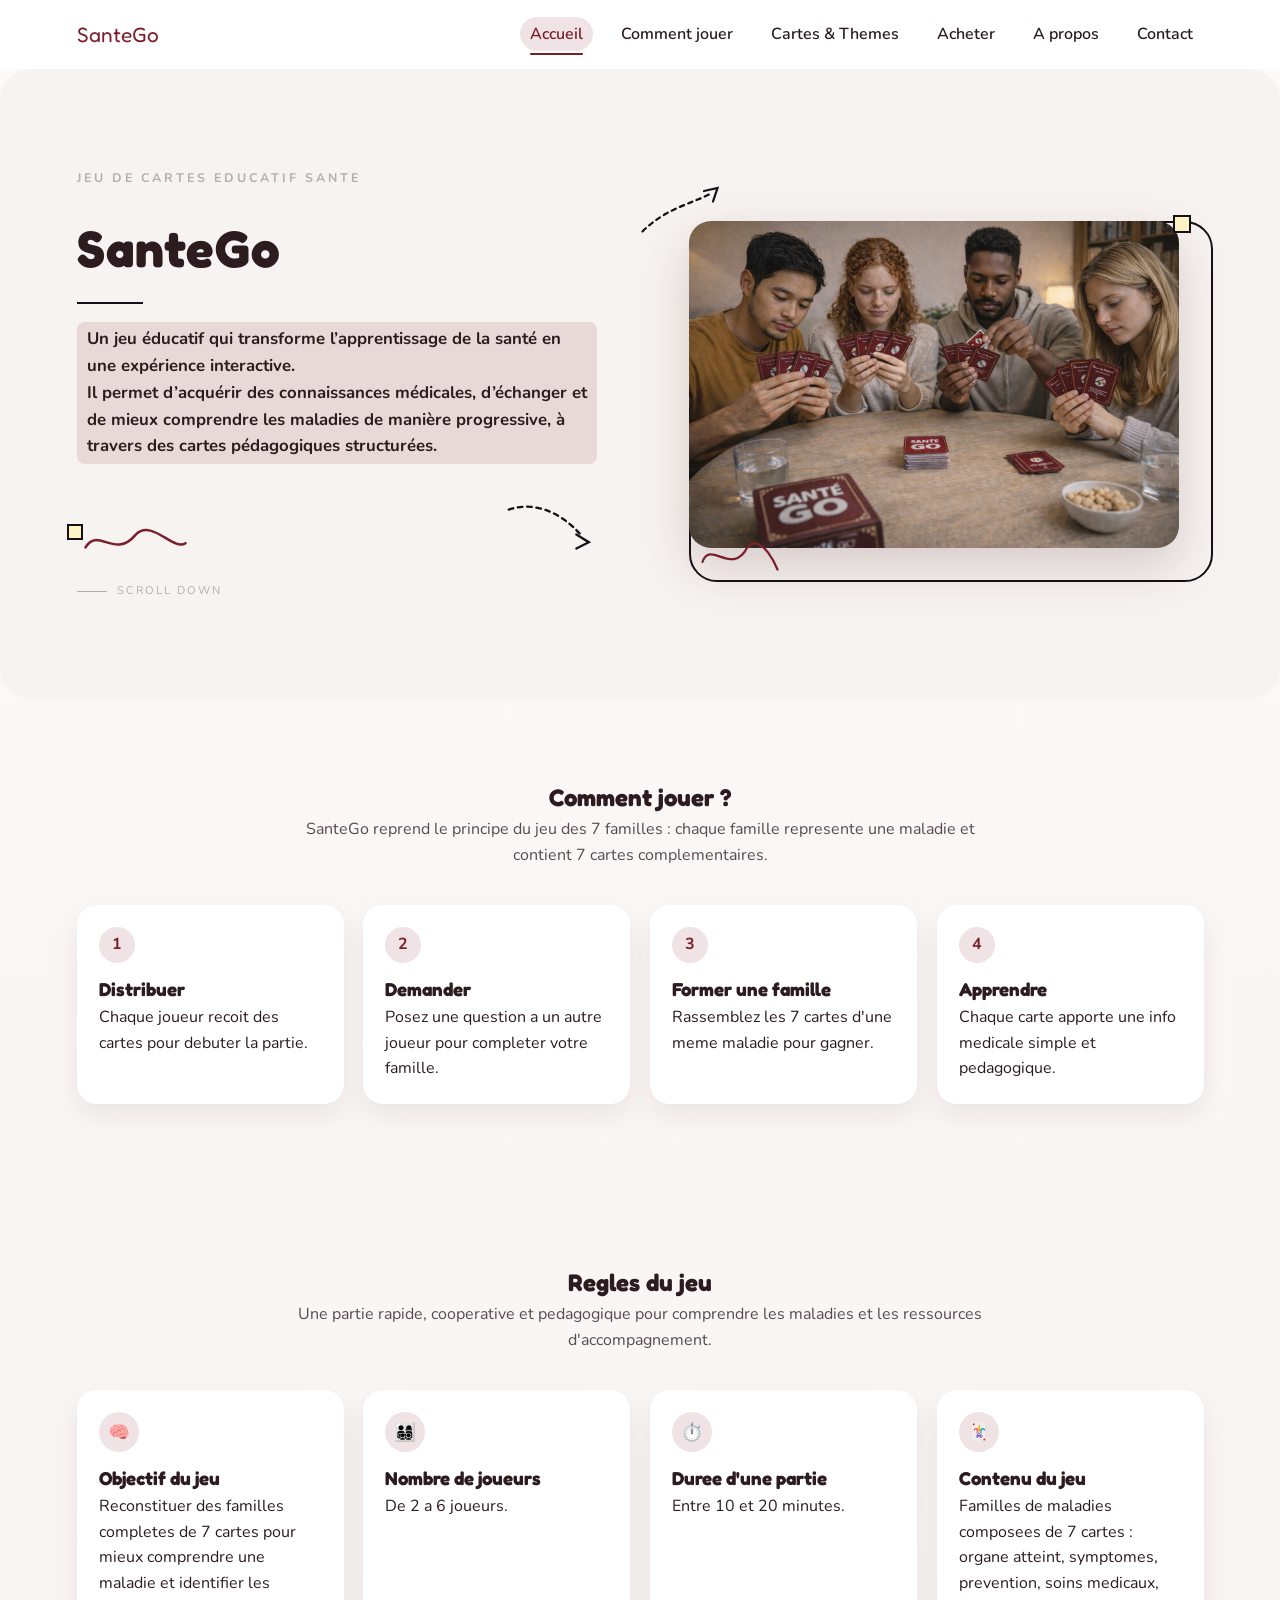
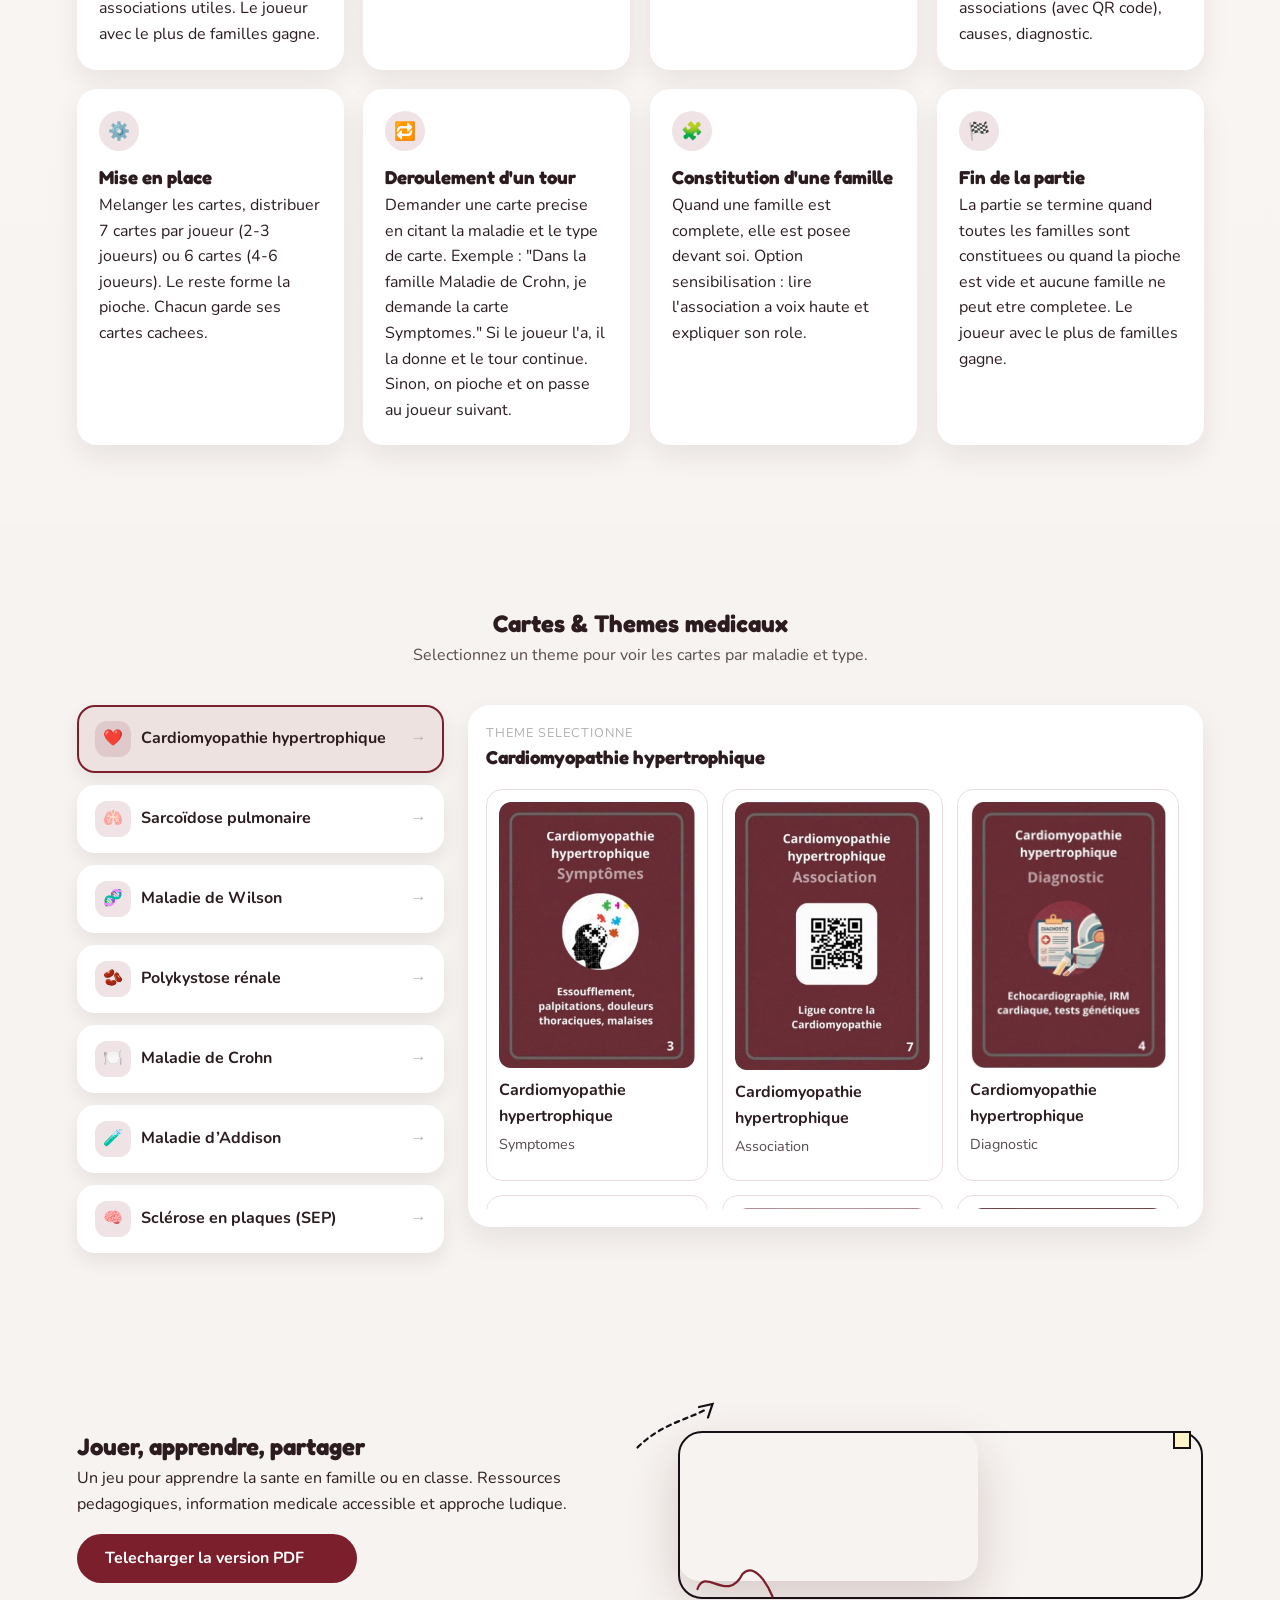
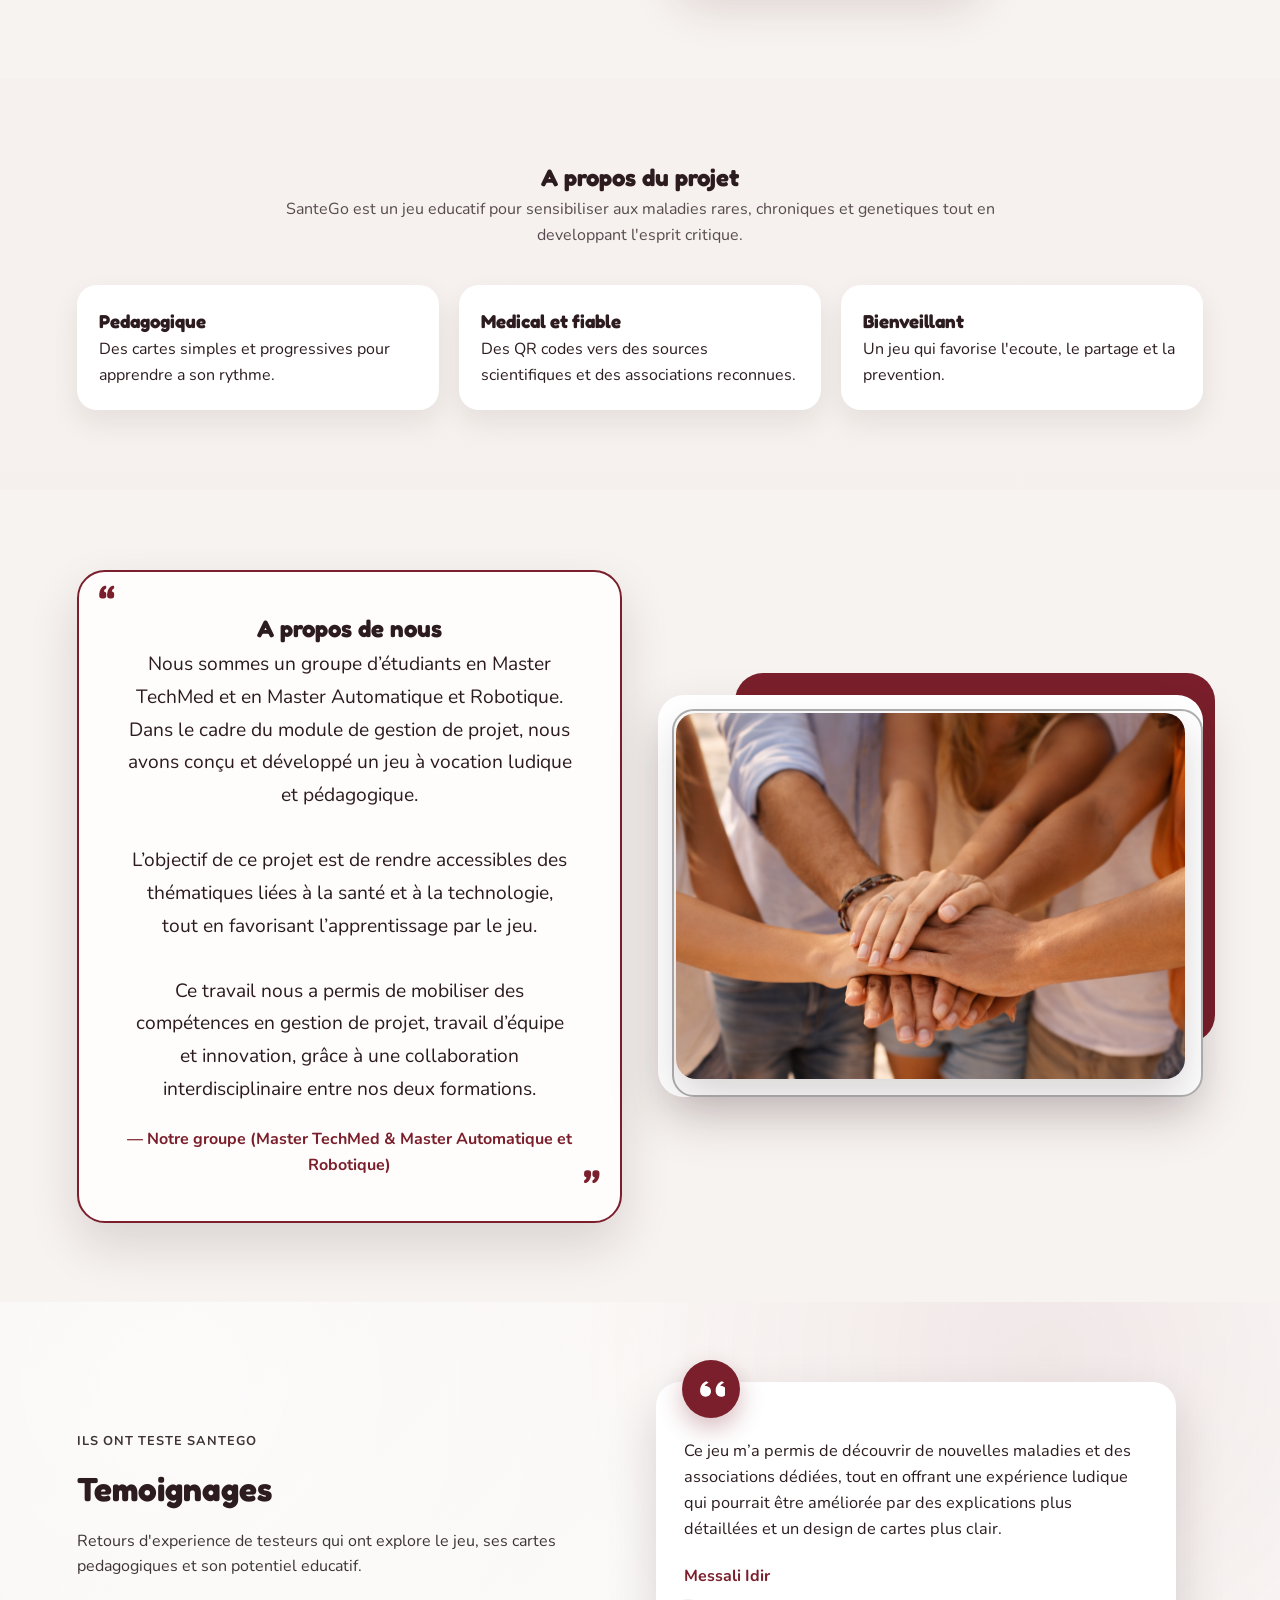
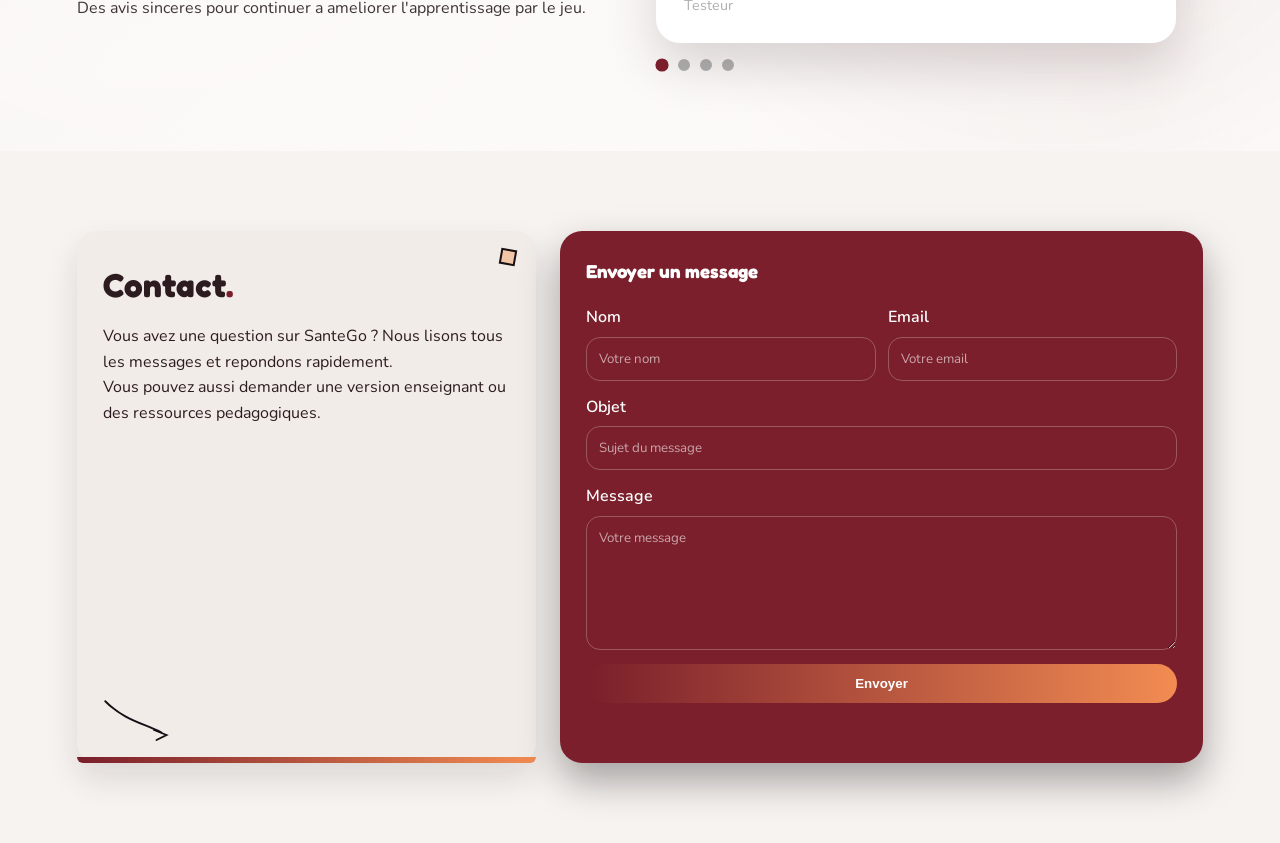
==== commit 4da89a4c: "modifier site" ====
--- a/docs/index.html
+++ b/docs/index.html
@@ -64,7 +64,7 @@
 
   <!-- Bloc image style photo-cadre -->
   <div class="media-frame hero-frame reveal fade-in">
-    <img src="/Users/samah/Desktop/teste/assets/WhatsApp Image 2026-01-19 at 14.36.27.jpeg" class="media-photo hero-photo" alt="Famille jouant a SanteGo">
+    <img src="assets/image_accuil.jpeg" class="media-photo hero-photo" alt="Famille jouant a SanteGo">
     <span class="doodle doodle-arrow" aria-hidden="true"></span>
     <span class="doodle doodle-scribble" aria-hidden="true"></span>
     <span class="doodle doodle-square" aria-hidden="true"></span>
@@ -204,7 +204,7 @@
       <h2>Jouer, apprendre, partager</h2>
       <p>Un jeu pour apprendre la sante en famille ou en classe. Ressources pedagogiques, information medicale accessible et approche ludique.</p>
       <div class="cta-column">
-        <a class="btn pulse" href="/Users/samah/Desktop/teste/assets/cartes santé go.pdf" download>Telecharger la version PDF</a>
+        <a class="btn pulse" href="assets/cartes santé go.pdf" download>Telecharger la version PDF</a>
        
       </div>
     
@@ -213,7 +213,7 @@
     <!-- Bloc video style photo-cadre -->
     <div class="media-frame video-frame reveal fade-in">
       <video class="media-photo" autoplay loop muted playsinline>
-        <source src="/Users/samah/Desktop/teste/assets/video (1).mp4" type="video/mp4">
+        <source src="assets/video.mp4" type="video/mp4">
       </video>
       <span class="doodle doodle-arrow" aria-hidden="true"></span>
       <span class="doodle doodle-scribble" aria-hidden="true"></span>
